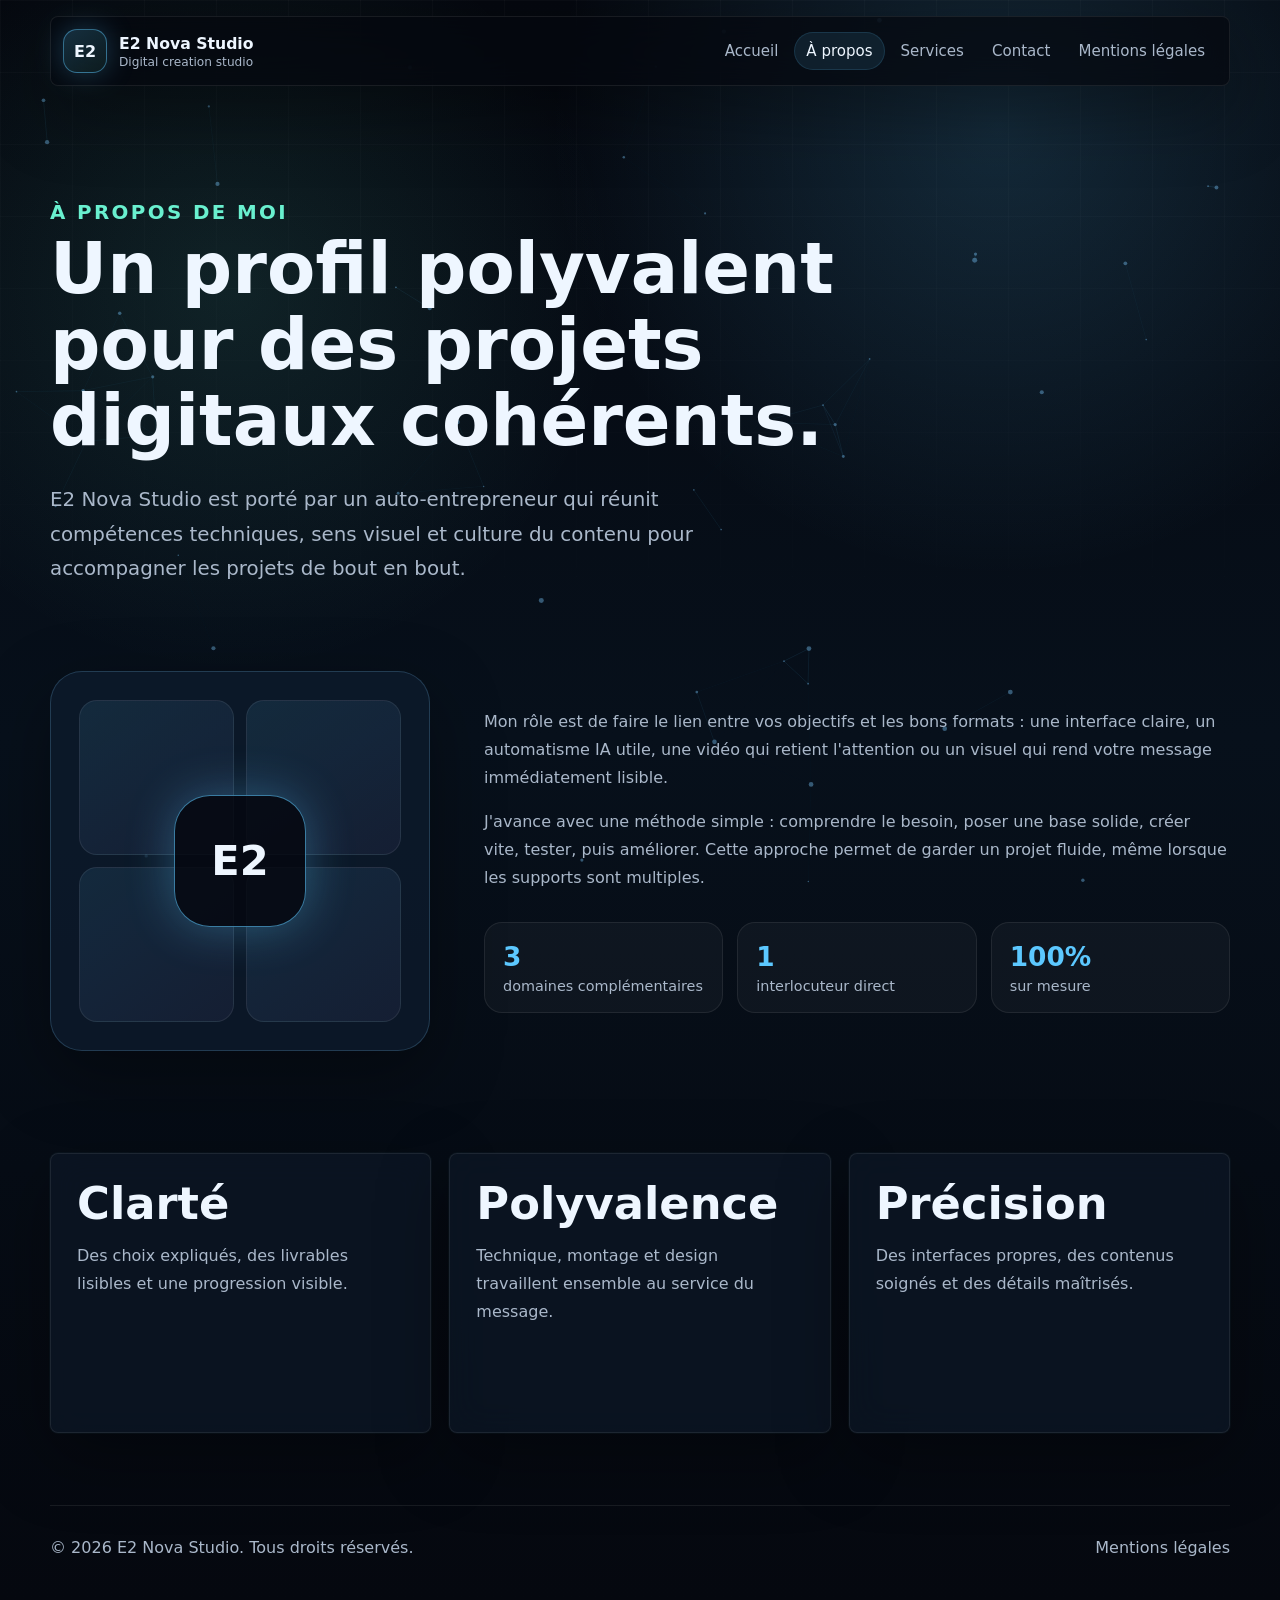
==== about.html @ 8cab6426 "V1" ====
<!DOCTYPE html>
<html lang="fr">
  <head>
    <meta charset="UTF-8" />
    <meta name="viewport" content="width=device-width, initial-scale=1.0" />
    <meta
      name="description"
      content="Découvrez l'auto-entrepreneur derrière E2 Nova Studio, studio digital spécialisé en web, IA, vidéo et graphisme."
    />
    <title>À propos | E2 Nova Studio</title>
    <link rel="stylesheet" href="css/styles.css" />
    <script src="js/main.js" defer></script>
  </head>
  <body>
    <canvas class="nova-canvas" aria-hidden="true"></canvas>
    <header class="site-header">
      <a class="brand" href="index.html" aria-label="Accueil E2 Nova Studio">
        <span class="brand-mark">E2</span>
        <span>
          <strong>E2 Nova Studio</strong>
          <small>Digital creation studio</small>
        </span>
      </a>
      <button class="nav-toggle" type="button" aria-label="Ouvrir le menu" aria-expanded="false">
        <span></span>
        <span></span>
        <span></span>
      </button>
      <nav class="main-nav" aria-label="Navigation principale">
        <a href="index.html">Accueil</a>
        <a class="active" href="about.html">À propos</a>
        <a href="services.html">Services</a>
        <a href="contact.html">Contact</a>
        <a href="mentions-legales.html">Mentions légales</a>
      </nav>
    </header>

    <main>
      <section class="page-hero section">
        <p class="eyebrow">À propos de moi</p>
        <h1>Un profil polyvalent pour des projets digitaux cohérents.</h1>
        <p>
          E2 Nova Studio est porté par un auto-entrepreneur qui réunit compétences
          techniques, sens visuel et culture du contenu pour accompagner les projets
          de bout en bout.
        </p>
      </section>

      <section class="section split-section">
        <div class="portrait-block" aria-hidden="true">
          <div class="portrait-grid">
            <span></span>
            <span></span>
            <span></span>
            <span></span>
          </div>
          <div class="portrait-core">E2</div>
        </div>
        <div class="content-stack">
          <p>
            Mon rôle est de faire le lien entre vos objectifs et les bons formats :
            une interface claire, un automatisme IA utile, une vidéo qui retient
            l'attention ou un visuel qui rend votre message immédiatement lisible.
          </p>
          <p>
            J'avance avec une méthode simple : comprendre le besoin, poser une base
            solide, créer vite, tester, puis améliorer. Cette approche permet de
            garder un projet fluide, même lorsque les supports sont multiples.
          </p>
          <div class="stat-row">
            <div>
              <strong>3</strong>
              <span>domaines complémentaires</span>
            </div>
            <div>
              <strong>1</strong>
              <span>interlocuteur direct</span>
            </div>
            <div>
              <strong>100%</strong>
              <span>sur mesure</span>
            </div>
          </div>
        </div>
      </section>

      <section class="section values-grid">
        <article>
          <h2>Clarté</h2>
          <p>Des choix expliqués, des livrables lisibles et une progression visible.</p>
        </article>
        <article>
          <h2>Polyvalence</h2>
          <p>Technique, montage et design travaillent ensemble au service du message.</p>
        </article>
        <article>
          <h2>Précision</h2>
          <p>Des interfaces propres, des contenus soignés et des détails maîtrisés.</p>
        </article>
      </section>
    </main>

    <footer class="site-footer">
      <p>© 2026 E2 Nova Studio. Tous droits réservés.</p>
      <a href="mentions-legales.html">Mentions légales</a>
    </footer>
  </body>
</html>
---- css/styles.css ----
:root {
  --bg: #05080f;
  --bg-soft: #09111d;
  --panel: rgba(13, 23, 38, 0.76);
  --panel-strong: rgba(15, 28, 47, 0.94);
  --line: rgba(126, 203, 255, 0.2);
  --line-soft: rgba(255, 255, 255, 0.08);
  --text: #eef6ff;
  --muted: #aab8ca;
  --blue: #5cc8ff;
  --blue-strong: #22a7f2;
  --mint: #69f0cf;
  --violet: #b39cff;
  --shadow: 0 24px 70px rgba(0, 0, 0, 0.35);
  --radius: 8px;
  --max: 1180px;
}

* {
  box-sizing: border-box;
}

html {
  scroll-behavior: smooth;
}

body {
  margin: 0;
  min-height: 100vh;
  color: var(--text);
  font-family: Inter, ui-sans-serif, system-ui, -apple-system, BlinkMacSystemFont, "Segoe UI", sans-serif;
  background:
    radial-gradient(circle at 78% 8%, rgba(92, 200, 255, 0.17), transparent 28rem),
    radial-gradient(circle at 18% 18%, rgba(105, 240, 207, 0.1), transparent 24rem),
    linear-gradient(180deg, #05080f 0%, #07101b 46%, #05080f 100%);
  overflow-x: hidden;
}

body::before {
  content: "";
  position: fixed;
  inset: 0;
  pointer-events: none;
  background-image:
    linear-gradient(rgba(255, 255, 255, 0.035) 1px, transparent 1px),
    linear-gradient(90deg, rgba(255, 255, 255, 0.035) 1px, transparent 1px);
  background-size: 72px 72px;
  mask-image: linear-gradient(to bottom, rgba(0, 0, 0, 0.72), transparent 82%);
  z-index: -3;
}

a {
  color: inherit;
  text-decoration: none;
}

p {
  color: var(--muted);
  line-height: 1.75;
}

.nova-canvas {
  position: fixed;
  inset: 0;
  width: 100%;
  height: 100%;
  pointer-events: none;
  z-index: -2;
  opacity: 0.72;
}

.site-header {
  position: sticky;
  top: 0;
  z-index: 20;
  display: flex;
  align-items: center;
  justify-content: space-between;
  width: min(var(--max), calc(100% - 32px));
  margin: 16px auto 0;
  padding: 12px;
  border: 1px solid var(--line-soft);
  border-radius: var(--radius);
  background: rgba(5, 8, 15, 0.72);
  box-shadow: var(--shadow);
  backdrop-filter: blur(18px);
}

.brand {
  display: inline-flex;
  align-items: center;
  gap: 12px;
  min-width: 0;
}

.brand-mark {
  display: grid;
  place-items: center;
  width: 44px;
  height: 44px;
  flex: 0 0 auto;
  border: 1px solid rgba(92, 200, 255, 0.46);
  border-radius: 14px;
  color: var(--text);
  font-weight: 800;
  letter-spacing: 0;
  background: linear-gradient(145deg, rgba(92, 200, 255, 0.2), rgba(105, 240, 207, 0.08));
  box-shadow: 0 0 28px rgba(92, 200, 255, 0.26);
}

.brand strong,
.brand small {
  display: block;
}

.brand strong {
  font-size: 0.98rem;
}

.brand small {
  margin-top: 2px;
  color: var(--muted);
  font-size: 0.76rem;
}

.main-nav {
  display: flex;
  align-items: center;
  gap: 4px;
}

.main-nav a {
  padding: 10px 12px;
  border-radius: 999px;
  color: var(--muted);
  font-size: 0.94rem;
  transition: color 180ms ease, background 180ms ease, box-shadow 180ms ease;
}

.main-nav a:hover,
.main-nav a.active {
  color: var(--text);
  background: rgba(92, 200, 255, 0.1);
  box-shadow: inset 0 0 0 1px rgba(92, 200, 255, 0.14);
}

.nav-toggle {
  display: none;
  width: 44px;
  height: 44px;
  border: 1px solid var(--line);
  border-radius: 14px;
  background: rgba(255, 255, 255, 0.04);
  cursor: pointer;
}

.nav-toggle span {
  display: block;
  width: 18px;
  height: 2px;
  margin: 4px auto;
  border-radius: 99px;
  background: var(--text);
}

.section {
  width: min(var(--max), calc(100% - 32px));
  margin: 0 auto;
}

.hero {
  display: grid;
  grid-template-columns: minmax(0, 1.15fr) minmax(320px, 0.85fr);
  align-items: center;
  gap: 42px;
  min-height: calc(100vh - 92px);
  padding: 72px 0 52px;
}

.hero-content,
.page-hero {
  position: relative;
}

.eyebrow {
  margin: 0 0 14px;
  color: var(--mint);
  font-size: 0.78rem;
  font-weight: 800;
  letter-spacing: 0.12em;
  text-transform: uppercase;
}

h1,
h2,
h3 {
  margin: 0;
  color: var(--text);
  line-height: 1.08;
  letter-spacing: 0;
}

h1 {
  max-width: 900px;
  font-size: 6.8rem;
}

.page-hero h1 {
  font-size: 4.4rem;
}

h2 {
  font-size: 2.8rem;
}

h3 {
  font-size: 1.18rem;
}

.hero-lead,
.page-hero p {
  max-width: 720px;
  margin: 24px 0 0;
  font-size: 1.24rem;
}

.hero-actions {
  display: flex;
  flex-wrap: wrap;
  gap: 14px;
  margin-top: 34px;
}

.button {
  display: inline-flex;
  align-items: center;
  justify-content: center;
  min-height: 48px;
  padding: 0 20px;
  border: 1px solid transparent;
  border-radius: 999px;
  font-weight: 800;
  transition: transform 180ms ease, box-shadow 180ms ease, border-color 180ms ease;
}

.button:hover {
  transform: translateY(-2px);
}

.button.primary {
  color: #02111d;
  background: linear-gradient(135deg, var(--blue), var(--mint));
  box-shadow: 0 14px 42px rgba(92, 200, 255, 0.26);
}

.button.ghost {
  color: var(--text);
  border-color: var(--line);
  background: rgba(255, 255, 255, 0.04);
}

.hero-panel {
  display: grid;
  gap: 16px;
  padding: 18px;
  border: 1px solid var(--line);
  border-radius: 28px;
  background:
    linear-gradient(180deg, rgba(15, 28, 47, 0.86), rgba(8, 15, 26, 0.72)),
    radial-gradient(circle at 18% 20%, rgba(92, 200, 255, 0.22), transparent 18rem);
  box-shadow: var(--shadow);
}

.orbit-card,
.service-card,
.detail-card,
.values-grid article,
.contact-form,
.contact-aside,
.legal-content article {
  border: 1px solid var(--line-soft);
  background: var(--panel);
  box-shadow: 0 0 0 1px rgba(92, 200, 255, 0.03), var(--shadow);
  backdrop-filter: blur(16px);
}

.orbit-card {
  position: relative;
  padding: 22px;
  border-radius: 22px;
  overflow: hidden;
}

.orbit-card::after {
  content: "";
  position: absolute;
  inset: auto 18px 0;
  height: 1px;
  background: linear-gradient(90deg, transparent, rgba(92, 200, 255, 0.64), transparent);
}

.orbit-card span,
.detail-number,
.process-step span {
  color: var(--blue);
  font-weight: 900;
}

.orbit-card strong {
  display: block;
  margin-top: 8px;
  font-size: 1.2rem;
}

.orbit-card p {
  margin: 8px 0 0;
}

.intro-grid {
  display: grid;
  grid-template-columns: 0.9fr 1.1fr;
  gap: 48px;
  padding: 72px 0;
  border-top: 1px solid var(--line-soft);
}

.intro-grid p {
  margin: 0;
  font-size: 1.04rem;
}

.service-preview,
.values-grid {
  display: grid;
  grid-template-columns: repeat(3, minmax(0, 1fr));
  gap: 18px;
  padding: 28px 0 72px;
}

.service-card,
.values-grid article {
  min-height: 280px;
  padding: 26px;
  border-radius: var(--radius);
}

.service-icon {
  display: grid;
  place-items: center;
  width: 48px;
  height: 48px;
  margin-bottom: 24px;
  border: 1px solid rgba(92, 200, 255, 0.3);
  border-radius: 16px;
  color: var(--blue);
  background: rgba(92, 200, 255, 0.08);
}

.service-card p,
.values-grid p {
  margin: 14px 0 0;
}

.service-card a {
  display: inline-flex;
  margin-top: 22px;
  color: var(--mint);
  font-weight: 800;
}

.process-band {
  position: relative;
  display: grid;
  grid-template-columns: repeat(3, minmax(0, 1fr));
  gap: 18px;
  padding: 38px 0 86px;
}

.process-line {
  position: absolute;
  top: 62px;
  left: 7%;
  right: 7%;
  height: 1px;
  background: linear-gradient(90deg, transparent, rgba(92, 200, 255, 0.45), transparent);
}

.process-step {
  position: relative;
  padding-top: 44px;
}

.process-step span {
  position: absolute;
  top: 0;
  display: grid;
  place-items: center;
  width: 48px;
  height: 48px;
  border: 1px solid var(--line);
  border-radius: 50%;
  background: var(--bg-soft);
  box-shadow: 0 0 24px rgba(92, 200, 255, 0.24);
}

.process-step h3 {
  margin-top: 20px;
}

.cta-band {
  margin-bottom: 76px;
  padding: 46px;
  border: 1px solid var(--line);
  border-radius: 28px;
  background:
    linear-gradient(135deg, rgba(92, 200, 255, 0.14), rgba(105, 240, 207, 0.08)),
    rgba(8, 15, 26, 0.8);
  box-shadow: var(--shadow);
}

.cta-band h2 {
  max-width: 820px;
  margin-bottom: 26px;
}

.page-hero {
  padding: 86px 0 50px;
}

.split-section {
  display: grid;
  grid-template-columns: 380px minmax(0, 1fr);
  align-items: center;
  gap: 54px;
  padding: 34px 0 74px;
}

.portrait-block {
  position: relative;
  display: grid;
  place-items: center;
  aspect-ratio: 1;
  border: 1px solid var(--line);
  border-radius: 32px;
  background: rgba(15, 28, 47, 0.72);
  box-shadow: var(--shadow);
  overflow: hidden;
}

.portrait-grid {
  position: absolute;
  inset: 28px;
  display: grid;
  grid-template-columns: repeat(2, 1fr);
  gap: 12px;
}

.portrait-grid span {
  border: 1px solid var(--line-soft);
  border-radius: 18px;
  background: linear-gradient(145deg, rgba(92, 200, 255, 0.1), rgba(179, 156, 255, 0.06));
}

.portrait-core {
  position: relative;
  display: grid;
  place-items: center;
  width: 132px;
  height: 132px;
  border: 1px solid rgba(92, 200, 255, 0.6);
  border-radius: 36px;
  color: var(--text);
  font-size: 2.6rem;
  font-weight: 900;
  background: rgba(5, 8, 15, 0.82);
  box-shadow: 0 0 48px rgba(92, 200, 255, 0.32);
}

.content-stack p:first-child {
  margin-top: 0;
}

.stat-row {
  display: grid;
  grid-template-columns: repeat(3, 1fr);
  gap: 14px;
  margin-top: 30px;
}

.stat-row div {
  padding: 18px;
  border: 1px solid var(--line-soft);
  border-radius: 18px;
  background: rgba(255, 255, 255, 0.035);
}

.stat-row strong,
.stat-row span {
  display: block;
}

.stat-row strong {
  color: var(--blue);
  font-size: 1.65rem;
}

.stat-row span {
  margin-top: 6px;
  color: var(--muted);
  font-size: 0.9rem;
}

.services-detail {
  display: grid;
  gap: 18px;
  padding: 28px 0 76px;
}

.detail-card {
  display: grid;
  grid-template-columns: 88px minmax(0, 1fr);
  gap: 22px;
  padding: 30px;
  border-radius: 24px;
}

.detail-number {
  font-size: 1.2rem;
}

.detail-card p {
  max-width: 820px;
}

.detail-card ul {
  display: grid;
  gap: 10px;
  margin: 22px 0 0;
  padding: 0;
  list-style: none;
}

.detail-card li {
  position: relative;
  padding-left: 24px;
  color: var(--muted);
}

.detail-card li::before {
  content: "";
  position: absolute;
  top: 0.68em;
  left: 0;
  width: 9px;
  height: 9px;
  border-radius: 50%;
  background: var(--mint);
  box-shadow: 0 0 14px rgba(105, 240, 207, 0.5);
}

.contact-layout {
  display: grid;
  grid-template-columns: minmax(0, 1.1fr) minmax(280px, 0.65fr);
  gap: 24px;
  padding: 28px 0 76px;
}

.contact-form,
.contact-aside,
.legal-content article {
  border-radius: 24px;
}

.contact-form {
  display: grid;
  gap: 18px;
  padding: 28px;
}

.form-row {
  display: grid;
  gap: 8px;
}

label {
  color: var(--text);
  font-weight: 800;
}

input,
select,
textarea {
  width: 100%;
  border: 1px solid var(--line-soft);
  border-radius: 16px;
  padding: 14px 16px;
  color: var(--text);
  font: inherit;
  background: rgba(5, 8, 15, 0.72);
  outline: none;
  transition: border-color 180ms ease, box-shadow 180ms ease;
}

select {
  cursor: pointer;
}

textarea {
  resize: vertical;
  min-height: 170px;
}

input:focus,
select:focus,
textarea:focus {
  border-color: rgba(92, 200, 255, 0.68);
  box-shadow: 0 0 0 4px rgba(92, 200, 255, 0.1);
}

.form-status {
  min-height: 24px;
  margin: 0;
  color: var(--mint);
  font-weight: 700;
}

.contact-aside {
  align-self: start;
  padding: 28px;
  background: var(--panel-strong);
}

.contact-aside p {
  margin-bottom: 22px;
}

.contact-chip {
  display: inline-flex;
  margin: 0 8px 10px 0;
  padding: 9px 12px;
  border: 1px solid var(--line);
  border-radius: 999px;
  color: var(--text);
  background: rgba(92, 200, 255, 0.07);
}

.legal-content {
  display: grid;
  gap: 16px;
  padding: 28px 0 76px;
}

.legal-content article {
  padding: 26px;
}

.legal-content p {
  margin-bottom: 0;
}

.site-footer {
  display: flex;
  align-items: center;
  justify-content: space-between;
  gap: 16px;
  width: min(var(--max), calc(100% - 32px));
  margin: 0 auto;
  padding: 28px 0 38px;
  border-top: 1px solid var(--line-soft);
}

.site-footer p {
  margin: 0;
}

.site-footer a {
  color: var(--muted);
}

@media (max-width: 920px) {
  .site-header {
    align-items: flex-start;
  }

  .nav-toggle {
    display: block;
    flex: 0 0 auto;
  }

  .main-nav {
    position: absolute;
    top: calc(100% + 10px);
    left: 0;
    right: 0;
    display: none;
    flex-direction: column;
    align-items: stretch;
    padding: 10px;
    border: 1px solid var(--line-soft);
    border-radius: 20px;
    background: rgba(5, 8, 15, 0.94);
    backdrop-filter: blur(18px);
  }

  .main-nav.open {
    display: flex;
  }

  .main-nav a {
    border-radius: 14px;
  }

  .hero,
  .intro-grid,
  .split-section,
  .contact-layout {
    grid-template-columns: 1fr;
  }

  .hero {
    min-height: auto;
    padding-top: 62px;
  }

  h1 {
    font-size: 4.6rem;
  }

  .page-hero h1 {
    font-size: 3.2rem;
  }

  h2 {
    font-size: 2.3rem;
  }

  .hero-panel {
    grid-template-columns: 1fr;
  }

  .service-preview,
  .values-grid,
  .process-band {
    grid-template-columns: 1fr;
  }

  .process-line {
    display: none;
  }

  .split-section {
    gap: 28px;
  }

  .portrait-block {
    max-width: 420px;
  }
}

@media (max-width: 640px) {
  .site-header,
  .section,
  .site-footer {
    width: min(100% - 22px, var(--max));
  }

  .brand small {
    display: none;
  }

  h1 {
    font-size: 3.2rem;
  }

  .page-hero h1 {
    font-size: 2.45rem;
  }

  h2 {
    font-size: 2rem;
  }

  .hero-lead,
  .page-hero p {
    font-size: 1.05rem;
  }

  .hero-actions {
    flex-direction: column;
  }

  .button {
    width: 100%;
  }

  .cta-band,
  .contact-form,
  .contact-aside,
  .detail-card,
  .service-card,
  .values-grid article,
  .legal-content article {
    padding: 22px;
  }

  .detail-card {
    grid-template-columns: 1fr;
  }

  .stat-row {
    grid-template-columns: 1fr;
  }

  .site-footer {
    align-items: flex-start;
    flex-direction: column;
  }
}
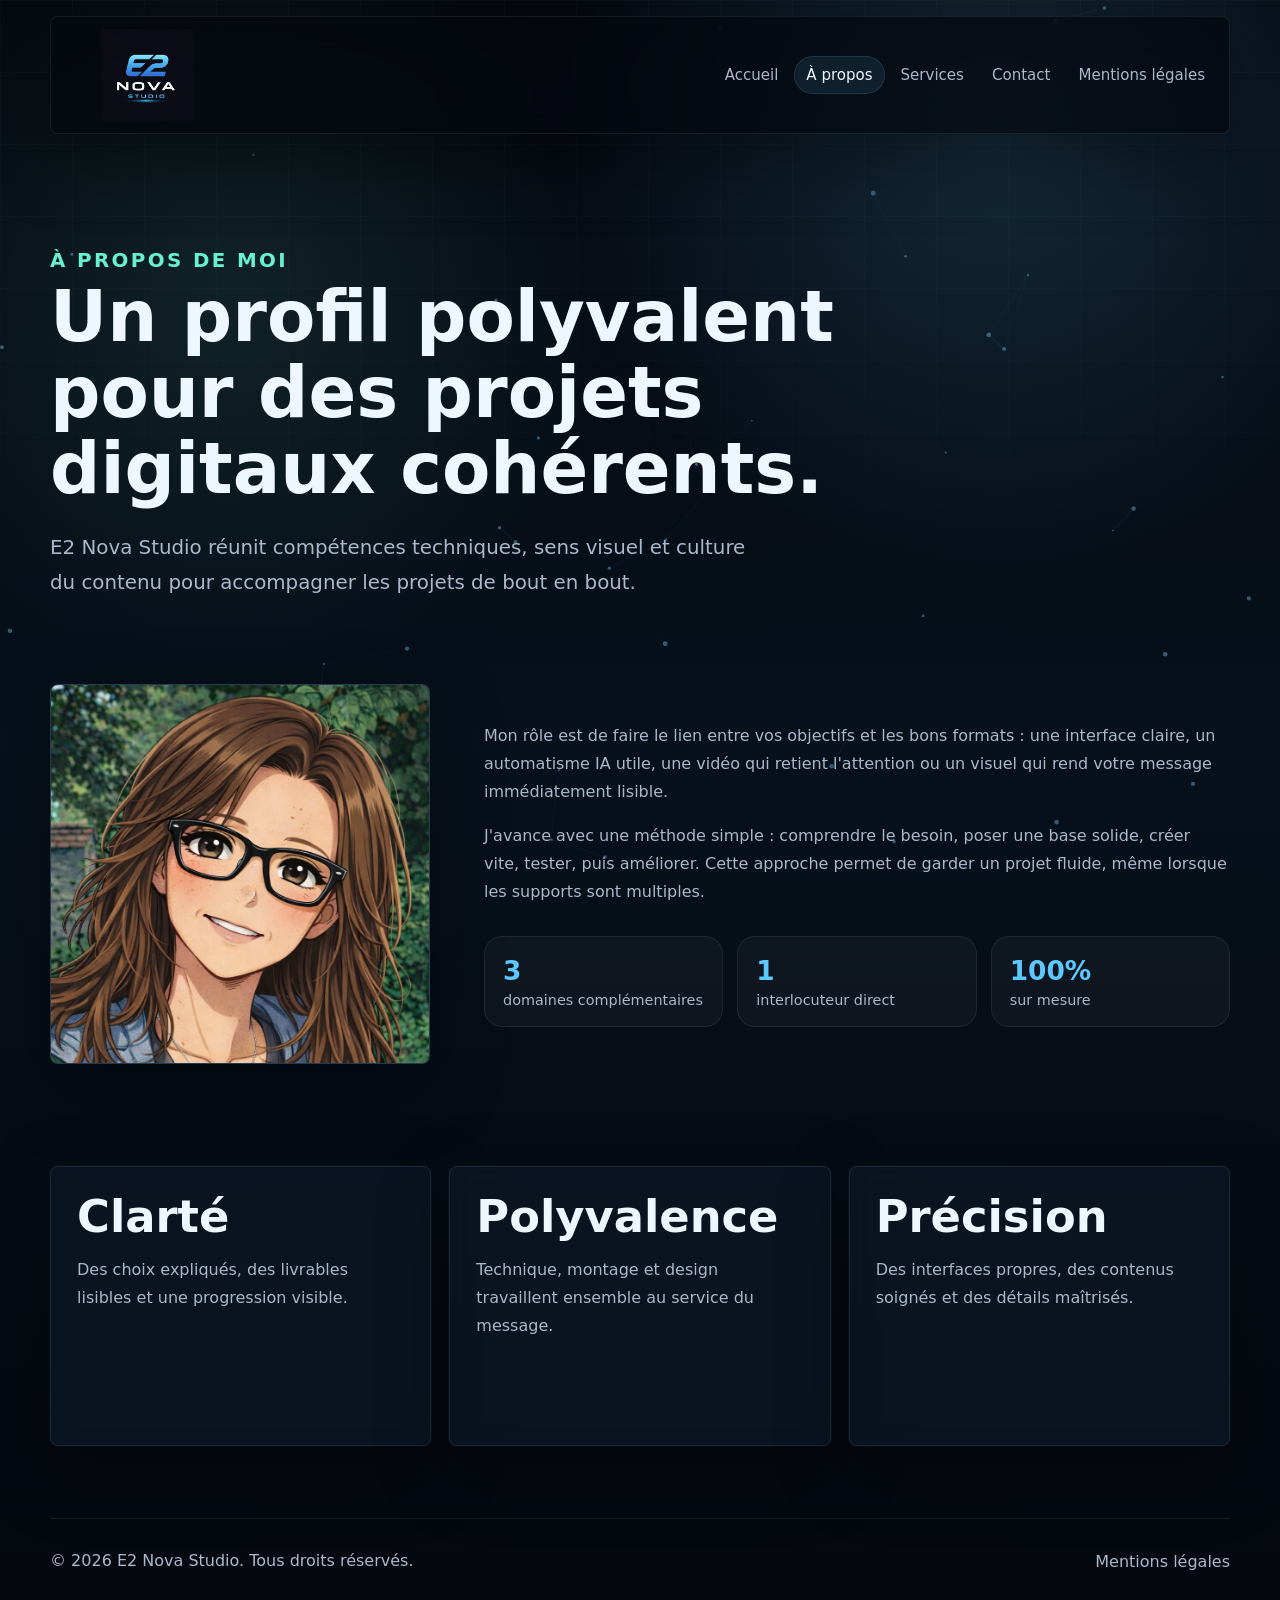
==== commit 2ee35b2c: "V2" ====
--- a/about.html
+++ b/about.html
@@ -15,11 +15,7 @@
     <canvas class="nova-canvas" aria-hidden="true"></canvas>
     <header class="site-header">
       <a class="brand" href="index.html" aria-label="Accueil E2 Nova Studio">
-        <span class="brand-mark">E2</span>
-        <span>
-          <strong>E2 Nova Studio</strong>
-          <small>Digital creation studio</small>
-        </span>
+        <img src="assets/logo-e2nova-studio.png" alt="E2 Nova Studio" />
       </a>
       <button class="nav-toggle" type="button" aria-label="Ouvrir le menu" aria-expanded="false">
         <span></span>
@@ -40,21 +36,14 @@
         <p class="eyebrow">À propos de moi</p>
         <h1>Un profil polyvalent pour des projets digitaux cohérents.</h1>
         <p>
-          E2 Nova Studio est porté par un auto-entrepreneur qui réunit compétences
-          techniques, sens visuel et culture du contenu pour accompagner les projets
-          de bout en bout.
+          E2 Nova Studio réunit compétences techniques, sens visuel et culture du
+          contenu pour accompagner les projets de bout en bout.
         </p>
       </section>
 
       <section class="section split-section">
-        <div class="portrait-block" aria-hidden="true">
-          <div class="portrait-grid">
-            <span></span>
-            <span></span>
-            <span></span>
-            <span></span>
-          </div>
-          <div class="portrait-core">E2</div>
+        <div class="portrait-block">
+          <img src="assets/portrait-efc-manga.png" alt="Portrait illustré de l'auto-entrepreneure" />
         </div>
         <div class="content-stack">
           <p>
--- a/css/styles.css
+++ b/css/styles.css
@@ -86,41 +86,22 @@
   backdrop-filter: blur(18px);
 }
 
+.home-header {
+  justify-content: flex-end;
+}
+
 .brand {
   display: inline-flex;
   align-items: center;
-  gap: 12px;
   min-width: 0;
 }
 
-.brand-mark {
-  display: grid;
-  place-items: center;
-  width: 44px;
-  height: 44px;
-  flex: 0 0 auto;
-  border: 1px solid rgba(92, 200, 255, 0.46);
-  border-radius: 14px;
-  color: var(--text);
-  font-weight: 800;
-  letter-spacing: 0;
-  background: linear-gradient(145deg, rgba(92, 200, 255, 0.2), rgba(105, 240, 207, 0.08));
-  box-shadow: 0 0 28px rgba(92, 200, 255, 0.26);
-}
-
-.brand strong,
-.brand small {
+.brand img {
   display: block;
-}
-
-.brand strong {
-  font-size: 0.98rem;
-}
-
-.brand small {
-  margin-top: 2px;
-  color: var(--muted);
-  font-size: 0.76rem;
+  width: 168px;
+  height: 92px;
+  object-fit: contain;
+  border-radius: 8px;
 }
 
 .main-nav {
@@ -203,6 +184,14 @@
 h1 {
   max-width: 900px;
   font-size: 6.8rem;
+}
+
+.logo-gradient {
+  color: transparent;
+  background: linear-gradient(180deg, #7ce9ff 0%, #3ba8ff 48%, #2d67de 100%);
+  background-clip: text;
+  -webkit-background-clip: text;
+  text-shadow: 0 0 32px rgba(92, 200, 255, 0.22);
 }
 
 .page-hero h1 {
@@ -269,6 +258,19 @@
     linear-gradient(180deg, rgba(15, 28, 47, 0.86), rgba(8, 15, 26, 0.72)),
     radial-gradient(circle at 18% 20%, rgba(92, 200, 255, 0.22), transparent 18rem);
   box-shadow: var(--shadow);
+}
+
+.hero-logo-showcase {
+  display: grid;
+  place-items: center;
+  min-height: 420px;
+}
+
+.hero-logo-showcase img {
+  width: min(100%, 460px);
+  height: auto;
+  border-radius: 8px;
+  filter: drop-shadow(0 0 34px rgba(92, 200, 255, 0.28));
 }
 
 .orbit-card,
@@ -300,10 +302,23 @@
 }
 
 .orbit-card span,
-.detail-number,
-.process-step span {
+.detail-number {
   color: var(--blue);
   font-weight: 900;
+}
+
+.service-symbol {
+  display: grid;
+  place-items: center;
+  width: 48px;
+  height: 48px;
+  border: 1px solid rgba(92, 200, 255, 0.34);
+  border-radius: 8px;
+  color: var(--blue);
+  font-size: 1rem;
+  line-height: 1;
+  background: linear-gradient(145deg, rgba(92, 200, 255, 0.14), rgba(45, 103, 222, 0.12));
+  box-shadow: 0 0 24px rgba(92, 200, 255, 0.22);
 }
 
 .orbit-card strong {
@@ -366,45 +381,6 @@
   margin-top: 22px;
   color: var(--mint);
   font-weight: 800;
-}
-
-.process-band {
-  position: relative;
-  display: grid;
-  grid-template-columns: repeat(3, minmax(0, 1fr));
-  gap: 18px;
-  padding: 38px 0 86px;
-}
-
-.process-line {
-  position: absolute;
-  top: 62px;
-  left: 7%;
-  right: 7%;
-  height: 1px;
-  background: linear-gradient(90deg, transparent, rgba(92, 200, 255, 0.45), transparent);
-}
-
-.process-step {
-  position: relative;
-  padding-top: 44px;
-}
-
-.process-step span {
-  position: absolute;
-  top: 0;
-  display: grid;
-  place-items: center;
-  width: 48px;
-  height: 48px;
-  border: 1px solid var(--line);
-  border-radius: 50%;
-  background: var(--bg-soft);
-  box-shadow: 0 0 24px rgba(92, 200, 255, 0.24);
-}
-
-.process-step h3 {
-  margin-top: 20px;
 }
 
 .cta-band {
@@ -441,39 +417,16 @@
   place-items: center;
   aspect-ratio: 1;
   border: 1px solid var(--line);
-  border-radius: 32px;
+  border-radius: 8px;
   background: rgba(15, 28, 47, 0.72);
   box-shadow: var(--shadow);
   overflow: hidden;
 }
 
-.portrait-grid {
-  position: absolute;
-  inset: 28px;
-  display: grid;
-  grid-template-columns: repeat(2, 1fr);
-  gap: 12px;
-}
-
-.portrait-grid span {
-  border: 1px solid var(--line-soft);
-  border-radius: 18px;
-  background: linear-gradient(145deg, rgba(92, 200, 255, 0.1), rgba(179, 156, 255, 0.06));
-}
-
-.portrait-core {
-  position: relative;
-  display: grid;
-  place-items: center;
-  width: 132px;
-  height: 132px;
-  border: 1px solid rgba(92, 200, 255, 0.6);
-  border-radius: 36px;
-  color: var(--text);
-  font-size: 2.6rem;
-  font-weight: 900;
-  background: rgba(5, 8, 15, 0.82);
-  box-shadow: 0 0 48px rgba(92, 200, 255, 0.32);
+.portrait-block img {
+  width: 100%;
+  height: 100%;
+  object-fit: cover;
 }
 
 .content-stack p:first-child {
@@ -525,7 +478,7 @@
 }
 
 .detail-number {
-  font-size: 1.2rem;
+  font-size: 1rem;
 }
 
 .detail-card p {
@@ -560,7 +513,8 @@
 
 .contact-layout {
   display: grid;
-  grid-template-columns: minmax(0, 1.1fr) minmax(280px, 0.65fr);
+  grid-template-columns: minmax(0, 860px);
+  justify-content: start;
   gap: 24px;
   padding: 28px 0 76px;
 }
@@ -738,14 +692,13 @@
     grid-template-columns: 1fr;
   }
 
+  .hero-logo-showcase {
+    min-height: auto;
+  }
+
   .service-preview,
-  .values-grid,
-  .process-band {
+  .values-grid {
     grid-template-columns: 1fr;
-  }
-
-  .process-line {
-    display: none;
   }
 
   .split-section {
@@ -764,8 +717,9 @@
     width: min(100% - 22px, var(--max));
   }
 
-  .brand small {
-    display: none;
+  .brand img {
+    width: 124px;
+    height: 68px;
   }
 
   h1 {
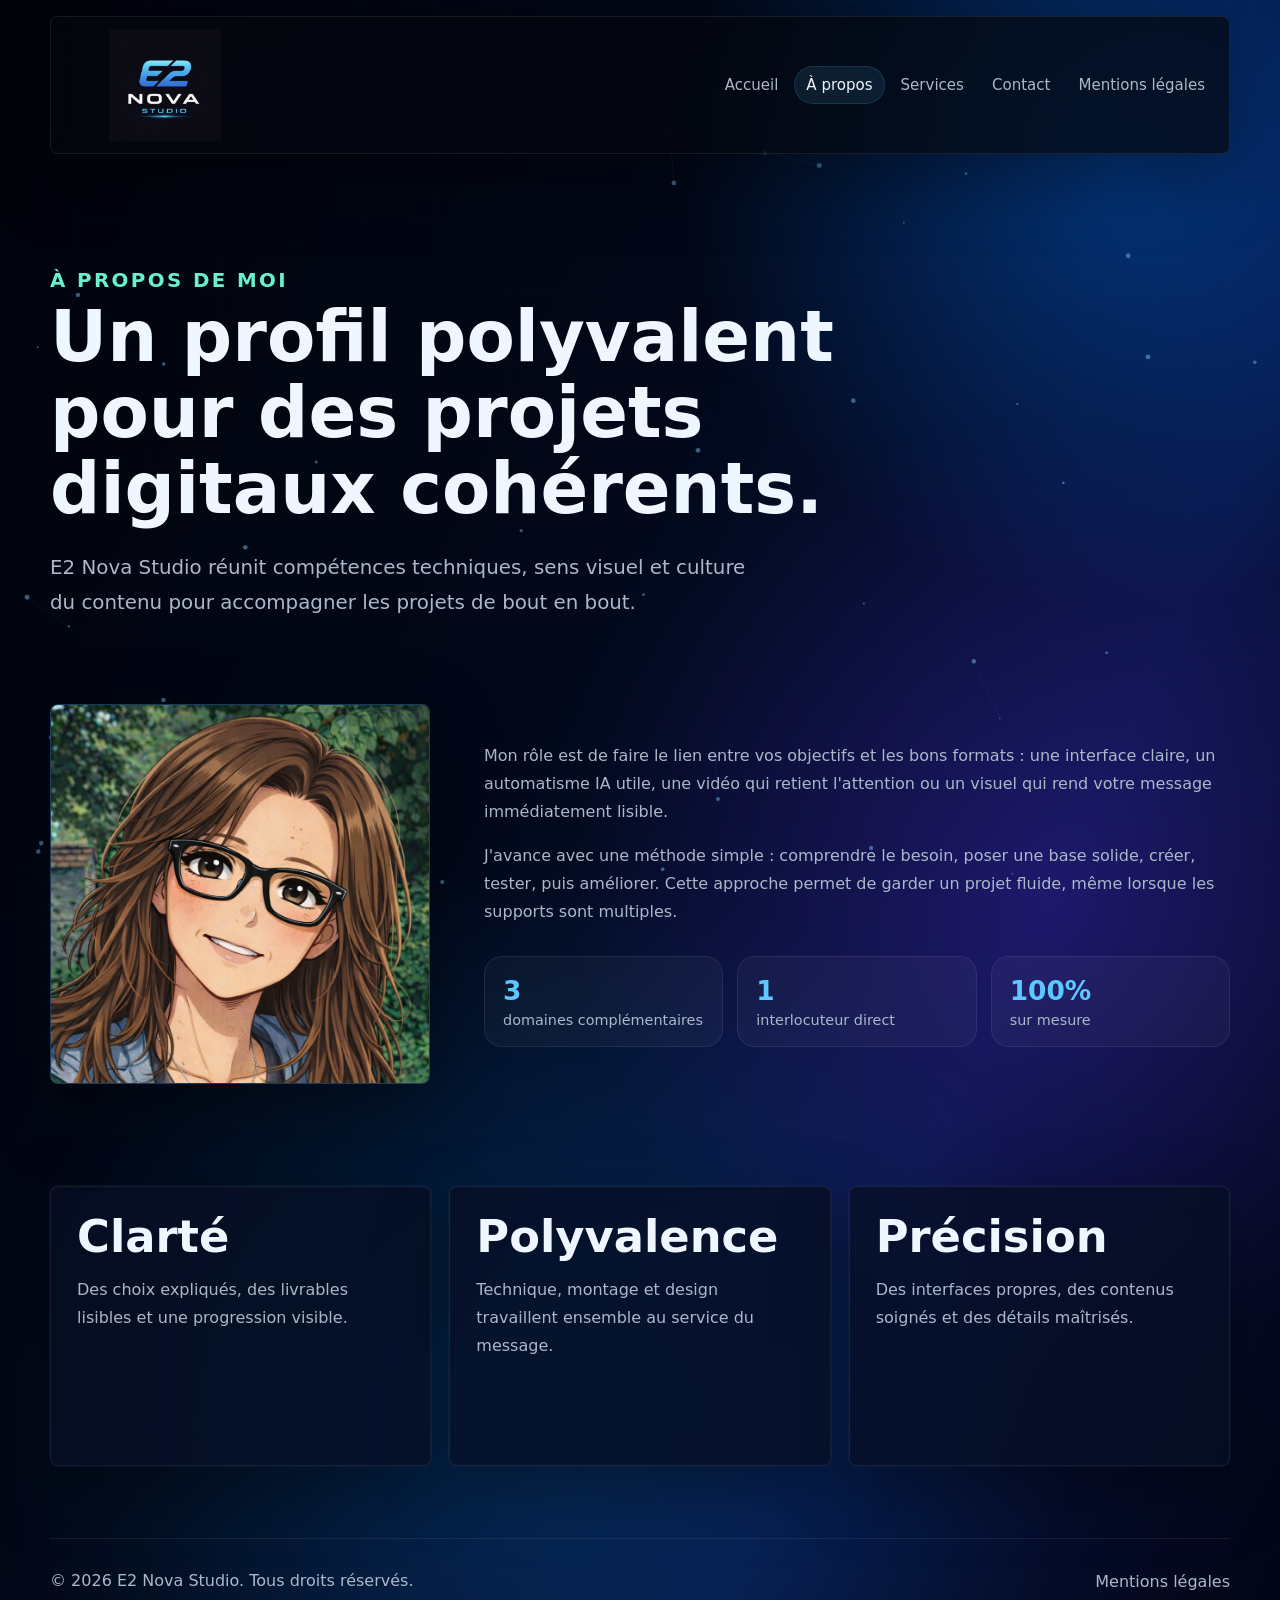
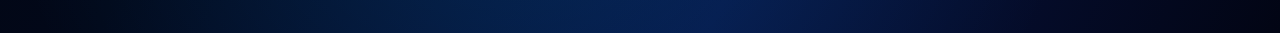
==== commit 78d514cd: "Update about.html" ====
--- a/about.html
+++ b/about.html
@@ -53,7 +53,7 @@
           </p>
           <p>
             J'avance avec une méthode simple : comprendre le besoin, poser une base
-            solide, créer vite, tester, puis améliorer. Cette approche permet de
+            solide, créer, tester, puis améliorer. Cette approche permet de
             garder un projet fluide, même lorsque les supports sont multiples.
           </p>
           <div class="stat-row">
--- a/css/styles.css
+++ b/css/styles.css
@@ -1,9 +1,9 @@
 :root {
-  --bg: #05080f;
-  --bg-soft: #09111d;
-  --panel: rgba(13, 23, 38, 0.76);
-  --panel-strong: rgba(15, 28, 47, 0.94);
-  --line: rgba(126, 203, 255, 0.2);
+  --bg: #01040c;
+  --bg-soft: #06102a;
+  --panel: rgba(7, 15, 36, 0.78);
+  --panel-strong: rgba(8, 18, 43, 0.94);
+  --line: rgba(56, 185, 255, 0.24);
   --line-soft: rgba(255, 255, 255, 0.08);
   --text: #eef6ff;
   --muted: #aab8ca;
@@ -30,9 +30,10 @@
   color: var(--text);
   font-family: Inter, ui-sans-serif, system-ui, -apple-system, BlinkMacSystemFont, "Segoe UI", sans-serif;
   background:
-    radial-gradient(circle at 78% 8%, rgba(92, 200, 255, 0.17), transparent 28rem),
-    radial-gradient(circle at 18% 18%, rgba(105, 240, 207, 0.1), transparent 24rem),
-    linear-gradient(180deg, #05080f 0%, #07101b 46%, #05080f 100%);
+    radial-gradient(circle at 88% 10%, rgba(0, 123, 255, 0.34), transparent 28rem),
+    radial-gradient(circle at 82% 55%, rgba(112, 45, 255, 0.22), transparent 30rem),
+    radial-gradient(circle at 42% 86%, rgba(0, 166, 255, 0.18), transparent 34rem),
+    linear-gradient(115deg, #01030a 0%, #020819 42%, #071342 72%, #020514 100%);
   overflow-x: hidden;
 }
 
@@ -42,8 +43,8 @@
   inset: 0;
   pointer-events: none;
   background-image:
-    linear-gradient(rgba(255, 255, 255, 0.035) 1px, transparent 1px),
-    linear-gradient(90deg, rgba(255, 255, 255, 0.035) 1px, transparent 1px);
+    linear-gradient(rgba(82, 190, 255, 0.032) 1px, transparent 1px),
+    linear-gradient(90deg, rgba(82, 190, 255, 0.032) 1px, transparent 1px);
   background-size: 72px 72px;
   mask-image: linear-gradient(to bottom, rgba(0, 0, 0, 0.72), transparent 82%);
   z-index: -3;
@@ -66,7 +67,7 @@
   height: 100%;
   pointer-events: none;
   z-index: -2;
-  opacity: 0.72;
+  opacity: 0.82;
 }
 
 .site-header {
@@ -86,10 +87,6 @@
   backdrop-filter: blur(18px);
 }
 
-.home-header {
-  justify-content: flex-end;
-}
-
 .brand {
   display: inline-flex;
   align-items: center;
@@ -98,8 +95,8 @@
 
 .brand img {
   display: block;
-  width: 168px;
-  height: 92px;
+  width: 204px;
+  height: 112px;
   object-fit: contain;
   border-radius: 8px;
 }
@@ -150,6 +147,8 @@
 }
 
 .hero {
+  position: relative;
+  isolation: isolate;
   display: grid;
   grid-template-columns: minmax(0, 1.15fr) minmax(320px, 0.85fr);
   align-items: center;
@@ -158,6 +157,42 @@
   padding: 72px 0 52px;
 }
 
+.hero::before {
+  content: "";
+  position: absolute;
+  top: -72px;
+  right: min(-7vw, -42px);
+  bottom: -86px;
+  width: min(78vw, 980px);
+  background:
+    linear-gradient(90deg, var(--bg) 0%, rgba(1, 4, 12, 0.72) 16%, rgba(1, 4, 12, 0.06) 42%),
+    linear-gradient(180deg, var(--bg) 0%, rgba(1, 4, 12, 0) 18%, rgba(1, 4, 12, 0) 76%, var(--bg) 100%),
+    url("../assets/ordi.png") center right / cover no-repeat;
+  opacity: 0.9;
+  filter: saturate(1.08) contrast(1.04);
+  mask-image:
+    linear-gradient(90deg, transparent 0%, rgba(0, 0, 0, 0.18) 12%, #000 38%, #000 100%),
+    linear-gradient(180deg, transparent 0%, #000 16%, #000 82%, transparent 100%);
+  mask-composite: intersect;
+  -webkit-mask-image:
+    linear-gradient(90deg, transparent 0%, rgba(0, 0, 0, 0.18) 12%, #000 38%, #000 100%),
+    linear-gradient(180deg, transparent 0%, #000 16%, #000 82%, transparent 100%);
+  -webkit-mask-composite: source-in;
+  pointer-events: none;
+  z-index: -1;
+}
+
+.hero::after {
+  content: "";
+  position: absolute;
+  inset: -72px -9vw -86px 34%;
+  background:
+    radial-gradient(circle at 74% 42%, rgba(0, 153, 255, 0.28), transparent 28rem),
+    radial-gradient(circle at 88% 60%, rgba(113, 45, 255, 0.22), transparent 24rem);
+  pointer-events: none;
+  z-index: -2;
+}
+
 .hero-content,
 .page-hero {
   position: relative;
@@ -166,10 +201,14 @@
 .eyebrow {
   margin: 0 0 14px;
   color: var(--mint);
-  font-size: 0.78rem;
+  font-size: 0.95rem;
   font-weight: 800;
   letter-spacing: 0.12em;
   text-transform: uppercase;
+}
+
+.home-eyebrow {
+  font-size: 0.95rem;
 }
 
 h1,
@@ -258,19 +297,6 @@
     linear-gradient(180deg, rgba(15, 28, 47, 0.86), rgba(8, 15, 26, 0.72)),
     radial-gradient(circle at 18% 20%, rgba(92, 200, 255, 0.22), transparent 18rem);
   box-shadow: var(--shadow);
-}
-
-.hero-logo-showcase {
-  display: grid;
-  place-items: center;
-  min-height: 420px;
-}
-
-.hero-logo-showcase img {
-  width: min(100%, 460px);
-  height: auto;
-  border-radius: 8px;
-  filter: drop-shadow(0 0 34px rgba(92, 200, 255, 0.28));
 }
 
 .orbit-card,
@@ -692,8 +718,11 @@
     grid-template-columns: 1fr;
   }
 
-  .hero-logo-showcase {
-    min-height: auto;
+  .hero::before {
+    right: -38vw;
+    width: 118vw;
+    opacity: 0.42;
+    background-position: center right;
   }
 
   .service-preview,
@@ -718,8 +747,8 @@
   }
 
   .brand img {
-    width: 124px;
-    height: 68px;
+    width: 152px;
+    height: 84px;
   }
 
   h1 {
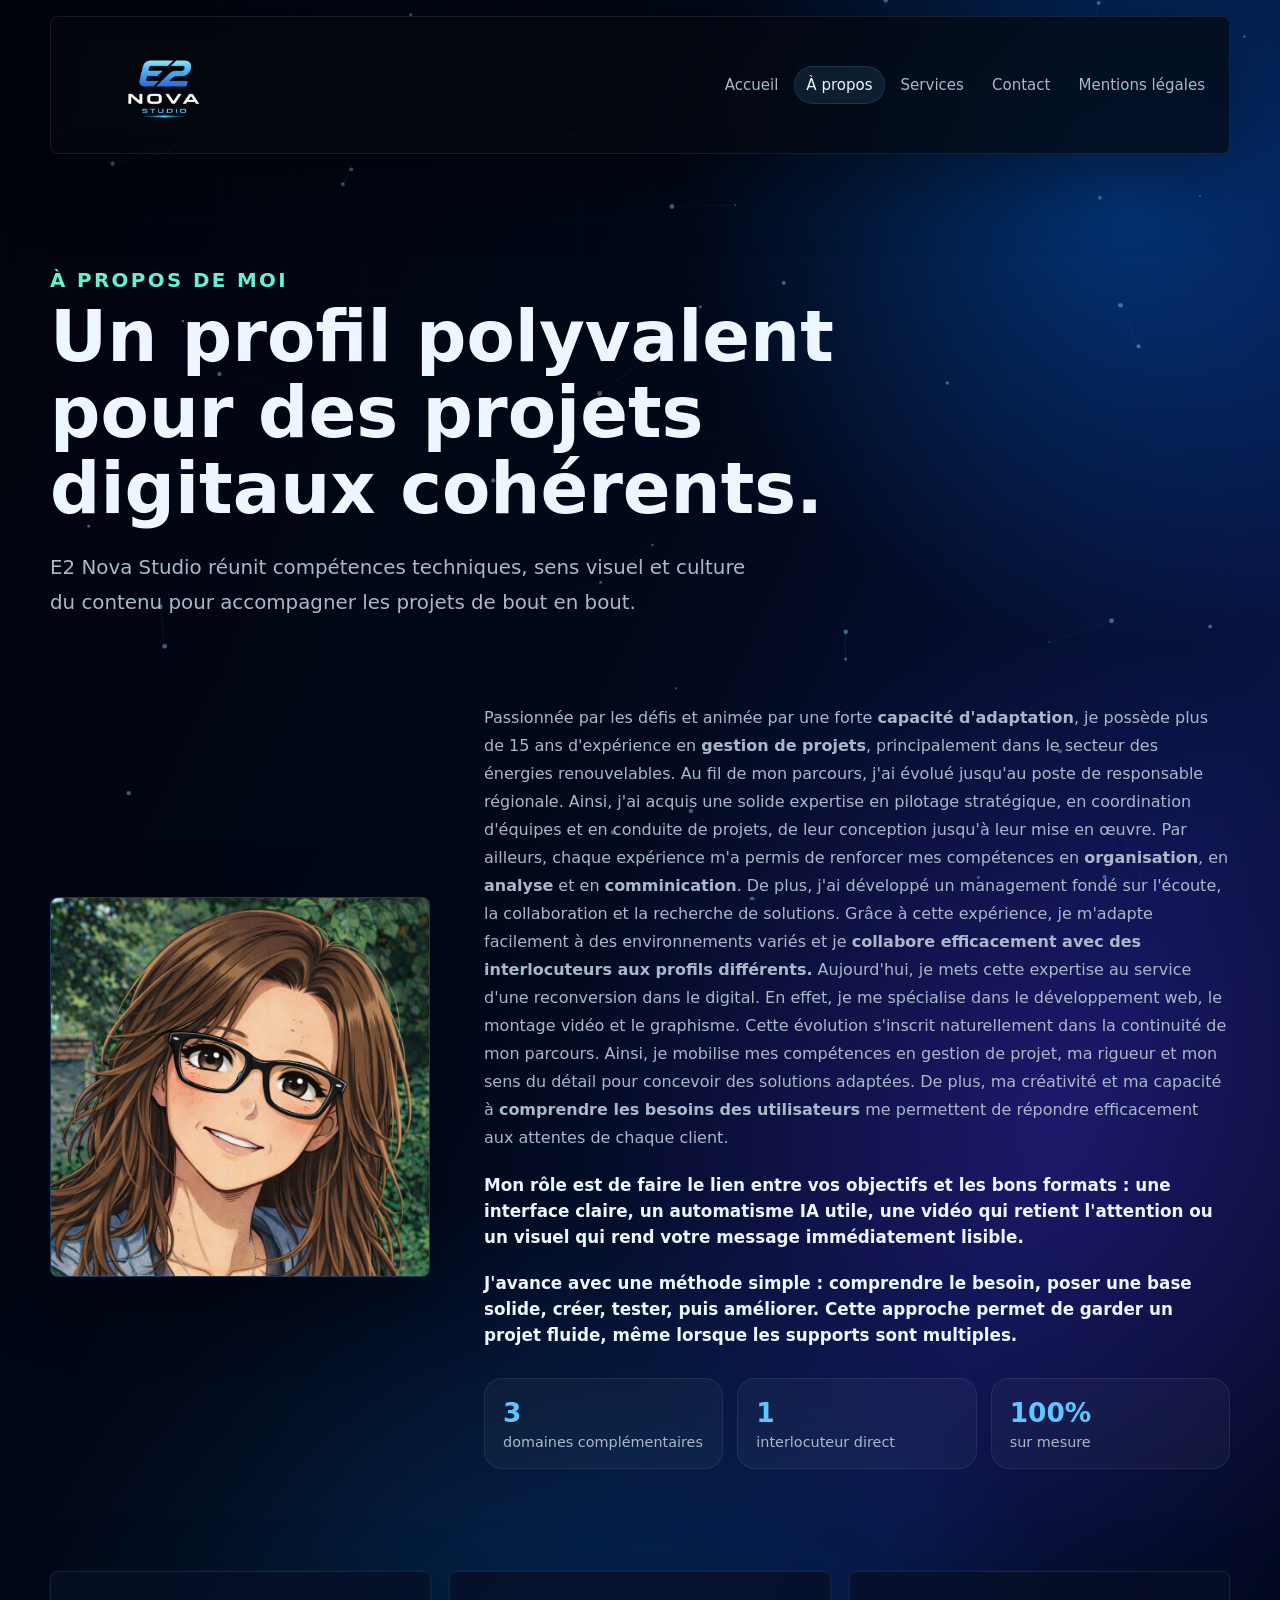
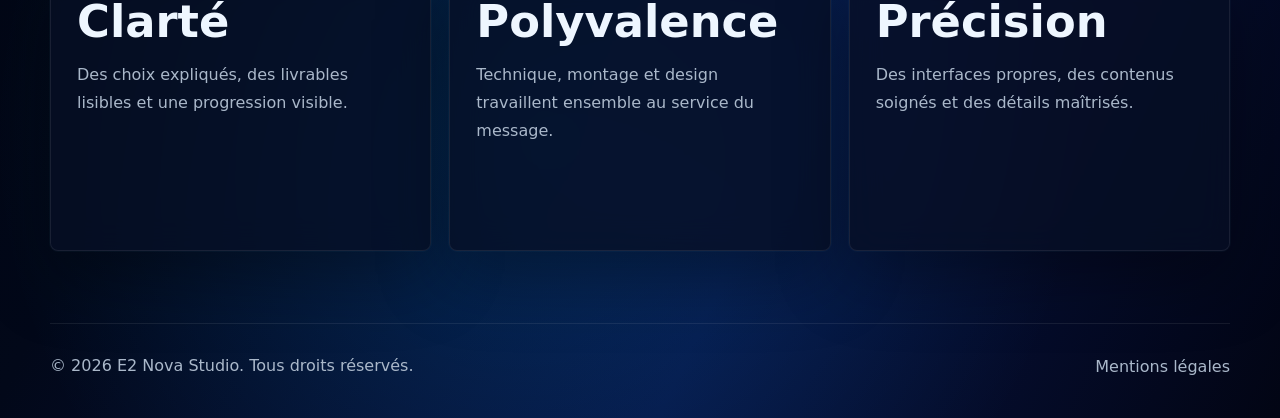
==== commit 62ad1d45: "Ameliore le responsive et met a jour le contenu" ====
--- a/about.html
+++ b/about.html
@@ -17,12 +17,12 @@
       <a class="brand" href="index.html" aria-label="Accueil E2 Nova Studio">
         <img src="assets/logo-e2nova-studio.png" alt="E2 Nova Studio" />
       </a>
-      <button class="nav-toggle" type="button" aria-label="Ouvrir le menu" aria-expanded="false">
+      <button class="nav-toggle" type="button" aria-label="Ouvrir le menu" aria-controls="main-nav" aria-expanded="false">
         <span></span>
         <span></span>
         <span></span>
       </button>
-      <nav class="main-nav" aria-label="Navigation principale">
+      <nav id="main-nav" class="main-nav" aria-label="Navigation principale">
         <a href="index.html">Accueil</a>
         <a class="active" href="about.html">À propos</a>
         <a href="services.html">Services</a>
@@ -46,16 +46,29 @@
           <img src="assets/portrait-efc-manga.png" alt="Portrait illustré de l'auto-entrepreneure" />
         </div>
         <div class="content-stack">
-          <p>
-            Mon rôle est de faire le lien entre vos objectifs et les bons formats :
+          <p>Passionnée par les défis et animée par une forte <b>capacité d'adaptation</b>, je possède plus de 15 ans d'expérience en
+            <b>gestion de projets</b>, principalement dans le secteur des énergies renouvelables.
+
+            Au fil de mon parcours, j'ai évolué jusqu'au poste de responsable régionale. Ainsi, j'ai acquis une solide expertise
+            en pilotage stratégique, en coordination d'équipes et en conduite de projets, de leur conception jusqu'à leur mise en œuvre.
+            
+            Par ailleurs, chaque expérience m'a permis de renforcer mes compétences en <b>organisation</b>, en <b>analyse</b> et en
+             <b>comminication</b>.
+            De plus, j'ai développé un management fondé sur l'écoute, la collaboration et la recherche de solutions. Grâce à cette expérience,
+            je m'adapte facilement à des environnements variés et je <b>collabore efficacement avec des interlocuteurs aux profils différents.</b>
+            
+            Aujourd'hui, je mets cette expertise au service d'une reconversion dans le digital. En effet, je me spécialise dans le
+            développement web, le montage vidéo et le graphisme. Cette évolution s'inscrit naturellement dans la continuité de mon parcours.
+            Ainsi, je mobilise mes compétences en gestion de projet, ma rigueur et mon sens du détail pour concevoir des solutions adaptées.
+            De plus, ma créativité et ma capacité à <b>comprendre les besoins des utilisateurs</b> me permettent de répondre efficacement aux attentes
+            de chaque client.
+          </p>
+          <h4>Mon rôle est de faire le lien entre vos objectifs et les bons formats :
             une interface claire, un automatisme IA utile, une vidéo qui retient
-            l'attention ou un visuel qui rend votre message immédiatement lisible.
-          </p>
-          <p>
-            J'avance avec une méthode simple : comprendre le besoin, poser une base
+            l'attention ou un visuel qui rend votre message immédiatement lisible.</h4>
+          <h4>J'avance avec une méthode simple : comprendre le besoin, poser une base
             solide, créer, tester, puis améliorer. Cette approche permet de
-            garder un projet fluide, même lorsque les supports sont multiples.
-          </p>
+            garder un projet fluide, même lorsque les supports sont multiples.</h4>
           <div class="stat-row">
             <div>
               <strong>3</strong>
--- a/css/styles.css
+++ b/css/styles.css
@@ -19,9 +19,15 @@
 * {
   box-sizing: border-box;
 }
+img,
+svg {
+  max-width: 100%;
+  height: auto;
+}
 
 html {
   scroll-behavior: smooth;
+  overflow-x: hidden;
 }
 
 body {
@@ -59,6 +65,14 @@
   color: var(--muted);
   line-height: 1.75;
 }
+h1,
+h2,
+h3,
+h4,
+p,
+li {
+  overflow-wrap: break-word;
+}
 
 .nova-canvas {
   position: fixed;
@@ -77,6 +91,7 @@
   display: flex;
   align-items: center;
   justify-content: space-between;
+  gap: 16px;
   width: min(var(--max), calc(100% - 32px));
   margin: 16px auto 0;
   padding: 12px;
@@ -90,6 +105,7 @@
 .brand {
   display: inline-flex;
   align-items: center;
+  flex: 0 1 auto;
   min-width: 0;
 }
 
@@ -112,6 +128,7 @@
   border-radius: 999px;
   color: var(--muted);
   font-size: 0.94rem;
+  white-space: nowrap;
   transition: color 180ms ease, background 180ms ease, box-shadow 180ms ease;
 }
 
@@ -149,6 +166,7 @@
 .hero {
   position: relative;
   isolation: isolate;
+  overflow: hidden;
   display: grid;
   grid-template-columns: minmax(0, 1.15fr) minmax(320px, 0.85fr);
   align-items: center;
@@ -198,6 +216,18 @@
   position: relative;
 }
 
+.hero-content,
+.page-hero,
+.content-stack,
+.detail-card > div,
+.service-card,
+.values-grid article,
+.cta-band,
+.contact-form,
+.legal-content article {
+  min-width: 0;
+}
+
 .eyebrow {
   margin: 0 0 14px;
   color: var(--mint);
@@ -459,6 +489,13 @@
   margin-top: 0;
 }
 
+.content-stack h4 {
+  margin: 20px 0 0;
+  color: var(--text);
+  font-size: 1.05rem;
+  line-height: 1.55;
+}
+
 .stat-row {
   display: grid;
   grid-template-columns: repeat(3, 1fr);
@@ -571,6 +608,7 @@
 select,
 textarea {
   width: 100%;
+  min-width: 0;
   border: 1px solid var(--line-soft);
   border-radius: 16px;
   padding: 14px 16px;
@@ -659,7 +697,7 @@
 
 @media (max-width: 920px) {
   .site-header {
-    align-items: flex-start;
+    align-items: center;
   }
 
   .nav-toggle {
@@ -680,6 +718,8 @@
     border-radius: 20px;
     background: rgba(5, 8, 15, 0.94);
     backdrop-filter: blur(18px);
+    max-height: calc(100vh - 132px);
+    overflow-y: auto;
   }
 
   .main-nav.open {
@@ -700,6 +740,7 @@
   .hero {
     min-height: auto;
     padding-top: 62px;
+    padding-bottom: 44px;
   }
 
   h1 {
@@ -719,10 +760,14 @@
   }
 
   .hero::before {
-    right: -38vw;
-    width: 118vw;
+    right: -16px;
+    width: min(100vw, 780px);
     opacity: 0.42;
     background-position: center right;
+  }
+
+  .hero::after {
+    inset: -56px -16px -56px 0;
   }
 
   .service-preview,
@@ -735,7 +780,16 @@
   }
 
   .portrait-block {
+    justify-self: center;
+    width: min(100%, 420px);
     max-width: 420px;
+  }
+}
+
+@media (min-width: 641px) and (max-width: 920px) {
+  .service-preview,
+  .values-grid {
+    grid-template-columns: repeat(2, minmax(0, 1fr));
   }
 }
 
@@ -747,8 +801,8 @@
   }
 
   .brand img {
-    width: 152px;
-    height: 84px;
+    width: 132px;
+    height: 72px;
   }
 
   h1 {
@@ -799,3 +853,53 @@
     flex-direction: column;
   }
 }
+
+
+@media (max-width: 430px) {
+  .site-header,
+  .section,
+  .site-footer {
+    width: min(100% - 16px, var(--max));
+  }
+
+  .site-header {
+    margin-top: 8px;
+    padding: 8px;
+  }
+
+  .brand img {
+    width: 112px;
+    height: 62px;
+  }
+
+  .nav-toggle {
+    width: 40px;
+    height: 40px;
+    border-radius: 12px;
+  }
+
+  h1 {
+    font-size: 2.7rem;
+  }
+
+  .page-hero h1 {
+    font-size: 2.15rem;
+  }
+
+  h2 {
+    font-size: 1.75rem;
+  }
+
+  .page-hero {
+    padding: 54px 0 34px;
+  }
+
+  .hero {
+    padding-top: 46px;
+  }
+
+  .eyebrow {
+    font-size: 0.78rem;
+    line-height: 1.5;
+  }
+}
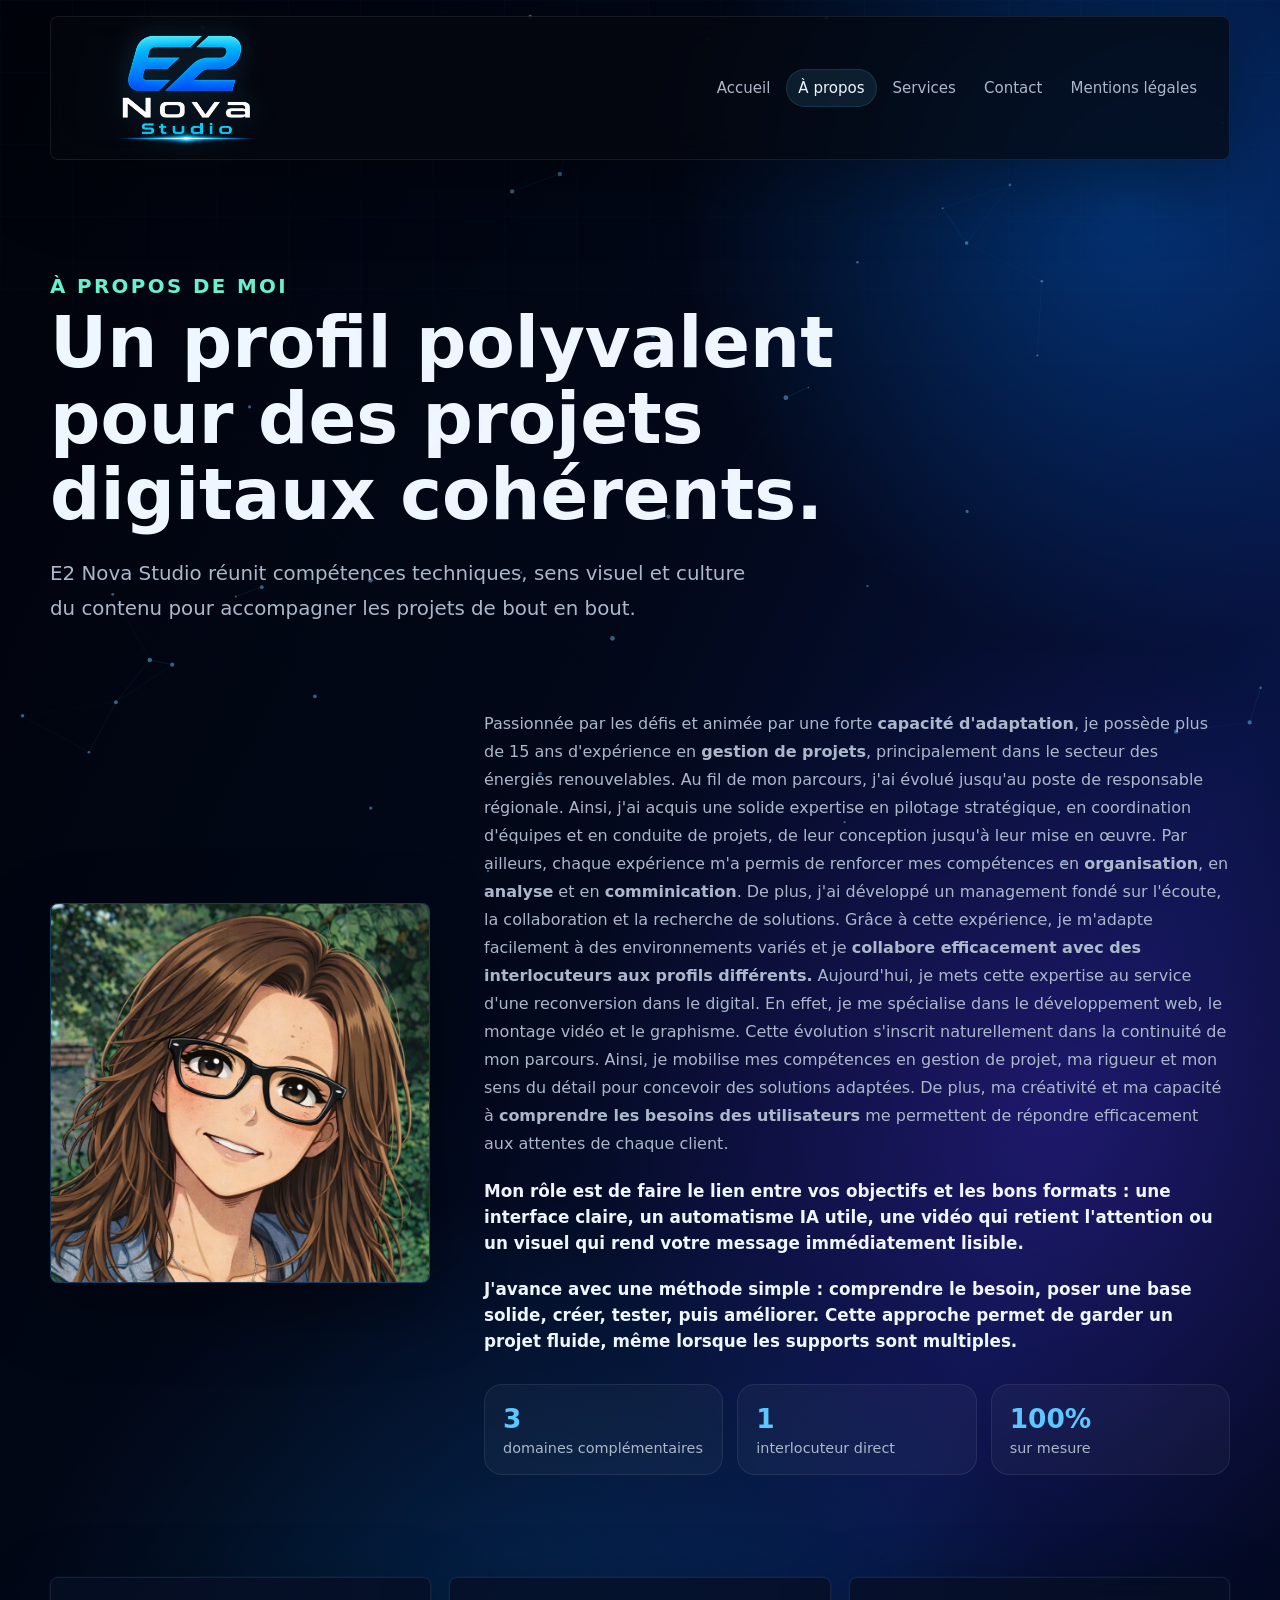
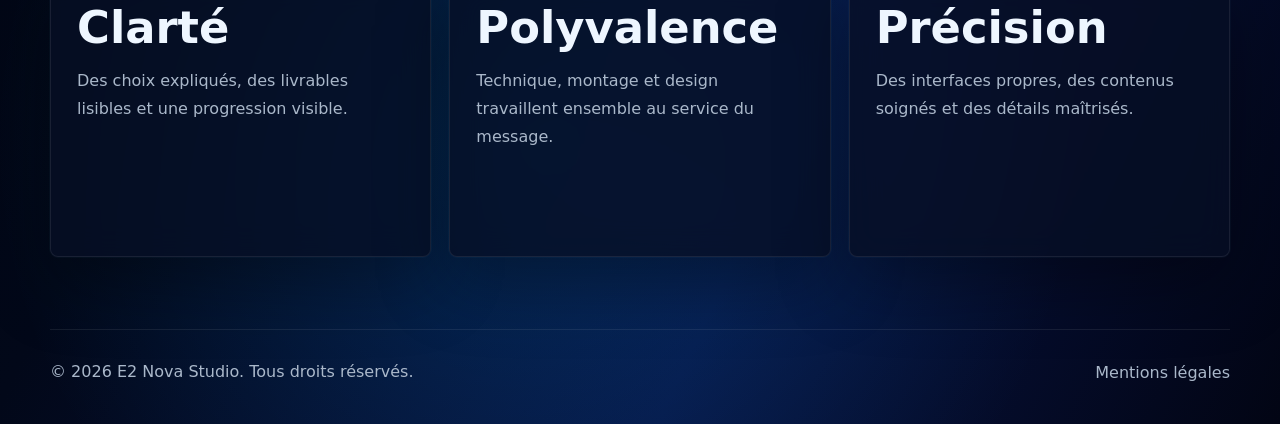
==== commit 60dd2d41: "Update logo image in about.html" ====
--- a/about.html
+++ b/about.html
@@ -15,7 +15,10 @@
     <canvas class="nova-canvas" aria-hidden="true"></canvas>
     <header class="site-header">
       <a class="brand" href="index.html" aria-label="Accueil E2 Nova Studio">
-        <img src="assets/logo-e2nova-studio.png" alt="E2 Nova Studio" />
+        <img
+          src="assets/Logo_E2NovaStudio_V2_transparent.png"
+          alt="E2 Nova Studio"
+        />
       </a>
       <button class="nav-toggle" type="button" aria-label="Ouvrir le menu" aria-controls="main-nav" aria-expanded="false">
         <span></span>
--- a/css/styles.css
+++ b/css/styles.css
@@ -94,7 +94,8 @@
   gap: 16px;
   width: min(var(--max), calc(100% - 32px));
   margin: 16px auto 0;
-  padding: 12px;
+  padding: 6px 20px;
+  min-height: 140px;
   border: 1px solid var(--line-soft);
   border-radius: var(--radius);
   background: rgba(5, 8, 15, 0.72);
@@ -107,14 +108,15 @@
   align-items: center;
   flex: 0 1 auto;
   min-width: 0;
+  padding-left: 18px;
 }
 
 .brand img {
   display: block;
-  width: 204px;
-  height: 112px;
-  object-fit: contain;
-  border-radius: 8px;
+    height: 130px;
+    width: auto;
+    object-fit: contain;
+    filter: drop-shadow(0 0 14px rgba(92,200,255,.20));
 }
 
 .main-nav {
@@ -599,6 +601,31 @@
   gap: 8px;
 }
 
+/* Consentement RGPD */
+.form-row .checkbox {
+  display: flex;
+  flex-direction: row;
+  align-items: flex-start;
+  gap: 12px;
+  cursor: pointer;
+  line-height: 1.5;
+}
+
+.form-row .checkbox input[type="checkbox"] {
+  width: 18px;
+  min-width: 18px;
+  height: 18px;
+  margin: 4px 0 0;
+  padding: 0;
+  flex: 0 0 18px;
+  accent-color: var(--mint);
+}
+
+.form-row .checkbox span {
+  display: block;
+  flex: 1;
+}
+
 label {
   color: var(--text);
   font-weight: 800;
@@ -902,4 +929,23 @@
     font-size: 0.78rem;
     line-height: 1.5;
   }
-}
+
+    .form-status {
+    min-height: 1.5em;
+    margin-top: 1rem;
+    font-weight: 600;
+  }
+  
+  .form-status.is-success {
+    color: #5fffd2;
+  }
+  
+  .form-status.is-error {
+    color: #ff8b8b;
+  }
+  
+  .contact-form button[type="submit"]:disabled {
+    cursor: wait;
+    opacity: 0.7;
+  }
+}
